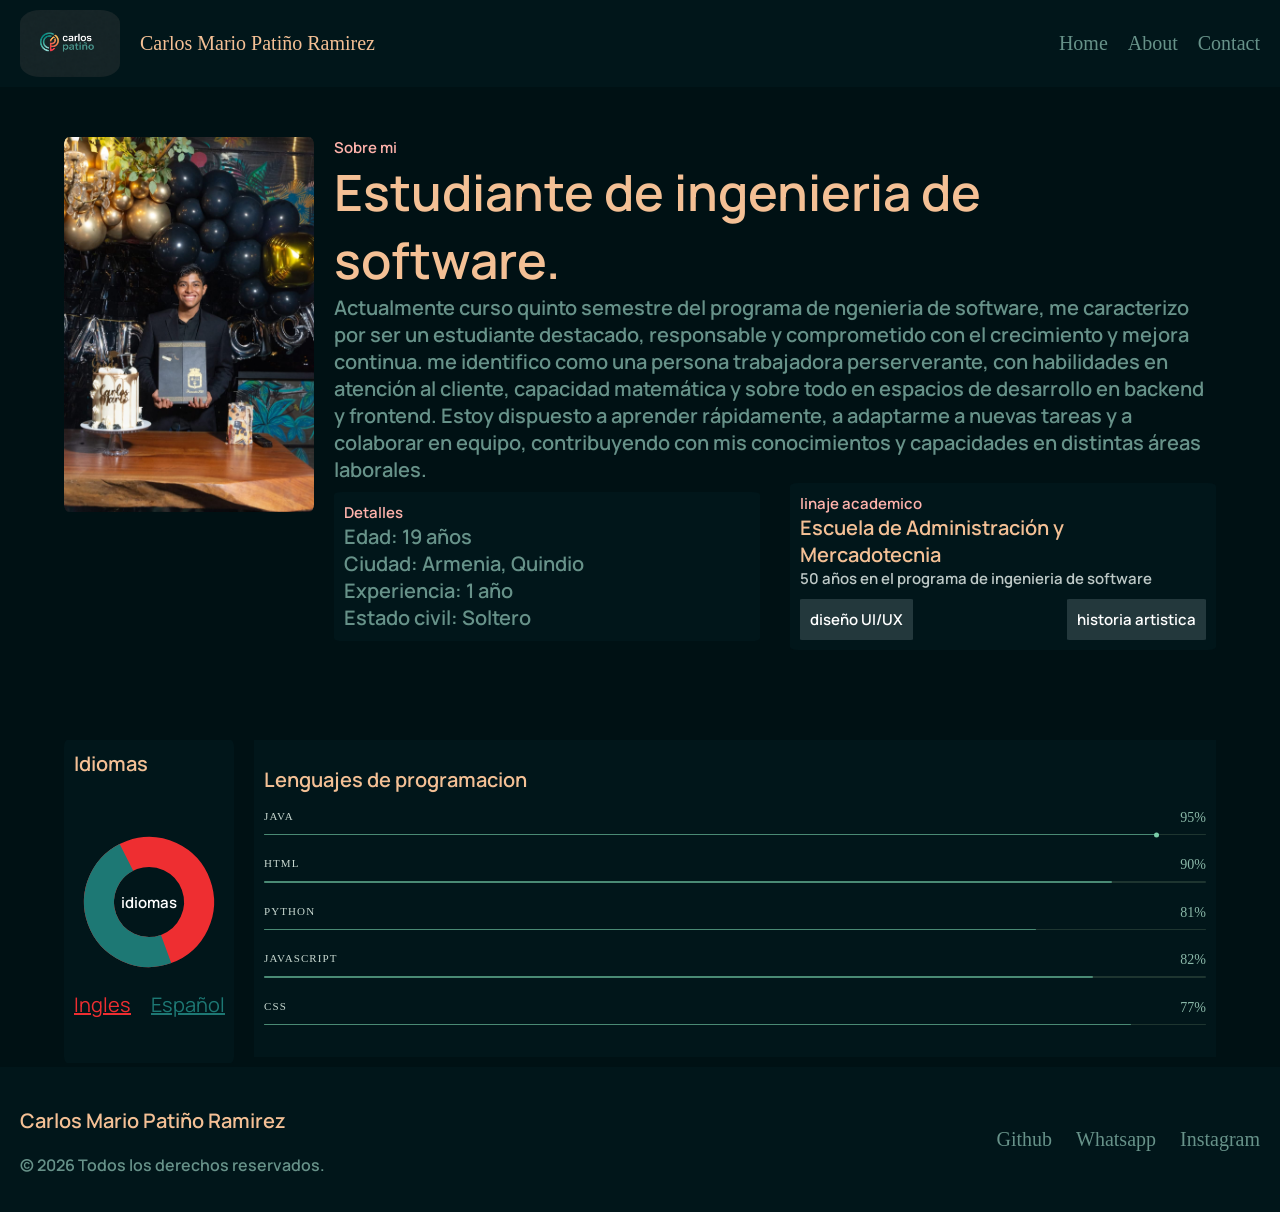
==== aboutMe.html @ 41dd797e "agregado about me se completo aboutme con dinamismo y se hizo un parte de cantact" ====
<!DOCTYPE html>
<html lang="en">

<head>
    <meta charset="UTF-8">
    <meta name="viewport" content="width=device-width, initial-scale=1.0">
    <title>About me</title>
    <link rel="stylesheet" href="style.css">
    <link href="https://fonts.googleapis.com/css2?family=Manrope:wght@200;400;600;800&display=swap" rel="stylesheet">
    <link rel="stylesheet" href="https://cdnjs.cloudflare.com/ajax/libs/font-awesome/6.5.0/css/all.min.css">

</head>

<body>
    <nav class="nav">
        <div>
            <img class="pequeño" src="imagenes/ChatGPT Image 19 mar 2026, 18_46_45.png" alt="logo">
            <span>Carlos Mario Patiño Ramirez</span>
        </div>
        <div>
            <a href="home.html">Home</a>
            <a href="aboutMe.html">About</a>
            <a href="contact.html">Contact</a>
        </div>
    </nav>
    <section class="section">
        <div class="container">
            <div class="left">
                <img src="imagenes/fotoGrado.jpeg" alt="yo2">
            </div>
            <div class="right">
                <p>Sobre mi</p>
                <h1>Estudiante de ingenieria de software.</h1>
                <p class="p1">Actualmente curso quinto semestre del programa de ngenieria de software, me caracterizo
                    por
                    ser un estudiante
                    destacado, responsable y comprometido con el crecimiento y mejora continua. me identifico como una
                    persona
                    trabajadora perserverante, con habilidades en atención al cliente, capacidad matemática y sobre todo
                    en
                    espacios
                    de desarrollo en backend y frontend. Estoy dispuesto a aprender rápidamente, a adaptarme a nuevas
                    tareas
                    y a
                    colaborar en equipo, contribuyendo con mis conocimientos y capacidades en distintas áreas laborales.
                </p>
                <div class="botoom">
                    <div class="details">
                        <p>Detalles</p>
                        <p class="p1">Edad: 19 años</p>
                        <p class="p1">Ciudad: Armenia, Quindio</p>
                        <p class="p1">Experiencia: 1 año</p>
                        <p class="p1">Estado civil: Soltero</p>
                    </div>
                    <div class="linaje">
                        <p>linaje academico</p>
                        <h3>Escuela de Administración y Mercadotecnia</h3>
                        <p class="contenido">50 años en el programa de ingenieria de software</p>
                        <div class="cursos">
                            <p class="titulos">diseño UI/UX</p>
                            <p class="titulos">historia artistica</p>
                        </div>
                    </div>
                </div>
            </div>
        </div>
    </section>
    <br><br><br><br><br>
    <section class="section">
        <div class="container">
            <div class="left2">
                <h2>Idiomas</h2>
                <div class="circle-container section">
                    <svg class="progress" width="150" height="150">
                        <circle cx="75" cy="75" r="60" class="bg"></circle>
                        <circle cx="75" cy="75" r="60" class="progress1"></circle>
                        <circle cx="75" cy="75" r="60" class="progress2"></circle>
                    </svg>
                    <div class="textico">idiomas</div>
                    <script src="circulo.js"></script>
                    <div class="idiomas">
                        <p class="p1">Ingles</p>
                        <p class="p2">Español</p>
                    </div>
                </div>
                <br><br><br><br><br><br><br>
            </div>
            <div class="right2">
                <h2>Lenguajes de programacion</h2>
                <div id="skills-container"></div>
                <script src="barras.js"></script>
            </div>
        </div>
    </section>
    <br><br><br>
    <footer>
        <section>
            <div>
                <p class="p1">Carlos Mario Patiño Ramirez</p>
                <p class="p2">© 2026 Todos los derechos reservados.</p>
            </div>
            <div>
                <a href="https://github.com/CarlosMPatino7822" target="_blank">Github</a>
                <a href="https://wa.link/cztfgb" target="_blank">Whatsapp</a>
                <a href="https://www.instagram.com/patinoramirezcarlosmario/" target="_blank">Instagram</a>
            </div>
        </section>
    </footer>
</body>

</html>
---- style.css ----
nav {
    display: flex;
    background-color: #01161A;
    padding: 10px 20px;
    justify-content: space-between;
    list-style-type: none;
    align-items: center;
}

body {
    background-color: #001114;
    margin: 0;
}

span {
    color: #F4C095;
    font-size: 20px;
    font-family: 'Bold';
    margin: 0;
}

img.pequeño {
    width: 100px;
    border-radius: 20%;
    margin-right: 20px;
}

img.logo {
    width: 100%;
    border-radius: 20%;
}

nav a {
    color: #679289;
    text-decoration: none;
    margin-left: 20px;
    font-size: 20px;
}

nav a:hover {
    color: #EE2E31;
    text-decoration: underline;
    text-decoration-color: #EE2E31;
    text-decoration-thickness: 2px;
    transition: all 0.3s ease;
}

nav div {
    display: flex;
    align-items: center;
}

.hero {
    display: flex;
    align-items: center;
    justify-content: space-between;
    padding: 40px;
    gap: 40px;
}

.text {
    flex: 1;
}

.image {
    flex: 1;
}

.hero p {
    color: #EE2E31;
    font-size: 20px;
    font-family: 'Manrope';
    font-weight: 600;
    margin: 0;
}

.hero h1 {
    color: #F4C095;
    font-size: 40px;
    font-family: 'Manrope';
    font-weight: 600;
    margin: -10px 0;
}

.hero h2 {
    color: #CFE7EC;
    font-size: 40px;
    font-family: 'Manrope';
    font-weight: 600;
    margin: 0;
}

.hero p.p1 {
    color: #679289;
    font-size: 20px;
    font-family: 'Manrope';
    margin: 0;
}

.hero img {
    width: 500px;
    border-radius: 20%;
}

.hero button {
    background-color: #EE2E31;
    color: #FFFFFF;
    font-size: 20px;
    font-family: 'Manrope' 'bold';
    border-radius: 2%;
    padding: 20px 40px;
    border: none;
    cursor: pointer;
}

.hero button.btn1 {
    background-color: #01161A;
    color: #F4C095;
    font-size: 20px;
    font-family: 'Manrope' 'bold';
    border-radius: 2%;
    padding: 20px 40px;
    border: 2px solid #1D7874;
    cursor: pointer;
}

.hero button:hover {
    background-color: #EE2E31;
    color: #FFFFFF;
    transition: all 0.3s ease;
    padding: 30px 50px;
}

.hero button.btn1:hover {
    background-color: #01161A;
    color: #F4C095;
    transition: all 0.3s ease;
    padding: 30px 50px;
}

footer {
    background-color: #01161A;
    padding: 20px;
    display: flex;
    justify-content: space-between;
    align-items: center;
}

footer section {
    width: 100%;
    display: flex;
    justify-content: space-between;
    align-items: center;
}

footer section div p.p1 {
    color: #F4C095;
    font-size: 20px;
    font-family: 'Manrope';
    font-weight: 600;
}

footer section div p.p2 {
    color: #679289;
    font-size: 10;
    font-family: 'Manrope';
    font-weight: 600;
}

footer section div.redes {
    margin-left: 20px;
    display: flex;
    justify-content: space-between;
    align-items: center;
}

footer a {
    color: #679289;
    text-decoration: none;
    margin-left: 20px;
    font-size: 20px;
}

footer a:hover {
    color: #EE2E31;
    text-decoration: underline;
    text-decoration-color: #EE2E31;
    text-decoration-thickness: 2px;
    transition: all 0.3s ease;
}

.section {
    transform: translateY(50px);
    transition: all 0.8s ease;
    width: 100%;
    margin: 0 auto;
}

.section.show {
    opacity: 1;
    transform: translateY(0);
}

.container {
    display: flex;
    gap: 20px;
    align-items: flex-start;
    width: 90%;
    margin: 0 auto;
}

.left img {
    width: 250px;
    border-radius: 2%;
}

.right {
    display: flex;
    flex-direction: column;
    justify-content: space-between;
}

.text {
    margin-bottom: 30px;
}

.botoom {
    display: flex;
    gap: 30px;
    align-items: center;

}

.details,
.linaje {
    flex: 1;
    background-color: #01161A;
    padding: 10px;
    border-radius: 2%;
    display: flex;
    flex-direction: column;
}

.linaje h3 {
    color: #F4C095;
    font-size: 20px;
    font-family: 'Manrope';
    font-weight: 600;
    margin: 0;
}

.linaje p.contenido {
    color: #BEC9C7;
    margin: 0;
}

.cursos {
    display: flex;
    gap: 20px;
    align-items: center;
    margin-top: 10px;
    justify-content: space-between;
}

.cursos p.titulos {
    background-color: #23383C;
    color: white;
    padding: 10px;
    border-radius: 2%;
}

.right p {
    color: #FFB3AC;
    font-size: 15px;
    font-family: 'Manrope';
    font-weight: 600;
    margin: 0;
}

.right h1 {
    color: #F4C095;
    font-size: 50px;
    font-family: 'Manrope';
    font-weight: 600;
    margin: 0;
}

.right p.p1 {
    color: #679289;
    font-size: 20px;
    font-family: 'Manrope';
    margin: 0;
}

.circle-container {
    position: relative;
    width: 150px;
    height: 150px;
}

svg {
    transform: rotate(70deg);
}

circle {
    fill: none;
    stroke-width: 30;
    cx: 75;
    cy: 75;
    r: 50;
}


.progress1 {
    stroke: #EE2E31;
    stroke-dasharray: 377;
    stroke-dashoffset: 377;
    transition: stroke-dashoffset 1.5s ease;
}

.progress2 {
    stroke: #1D7874;
    stroke-dasharray: 377;
    stroke-dashoffset: 377;
    transition: stroke-dashoffset 1.5s ease 0.5s;
}

.textico {
    position: absolute;
    top: 50%;
    left: 50%;
    transform: translate(-50%, -50%);
    color: white;
    font-size: 15px;
    font-family: 'Manrope';
    font-weight: 600;
}

.left2 {
    border-radius: 2%;
    padding: 10px;
    background-color: #01161A;
}

.left2 h2 {
    color: #F4C095;
    font-size: 20px;
    font-family: 'Manrope';
    font-weight: 600;
    margin: 0;
}

.idiomas {
    display: flex;
    gap: 20px;
    align-items: center;
    margin-top: 10px;
    justify-content: space-between;
}

.idiomas p.p1 {
    color: #EE2E31;
    font-size: 20px;
    font-family: 'Manrope';
    text-decoration: underline;
    text-decoration-color: #EE2E31;
    text-decoration-thickness: 2px;
    margin: 0;
}

.idiomas p.p2 {
    color: #1D7874;
    font-size: 20px;
    font-family: 'Manrope';
    text-decoration: underline;
    text-decoration-color: #1D7874;
    text-decoration-thickness: 2px;
    margin: 0;
}

.right2 {
    background-color: #01161A;
    padding: 10px;
    width: 100%;
}

.right2 h2 {
    color: #F4C095;
    font-size: 20px;
    font-family: 'Manrope';
    font-weight: 600;
}

.skill-row {
    margin-bottom: 22px;
}

.skill-top {
    display: flex;
    justify-content: space-between;
    margin-bottom: 8px;
}

.skill-name {
    font-size: 11px;
    letter-spacing: 0.1em;
    color: #c8d8d0;
    text-transform: uppercase;
    font-weight: 500;
}

.skill-pct {
    font-size: 14px;
    color: #8ab8a8;
    opacity: 0;
    transition: opacity 0.3s ease;
}

.skill-pct.visible {
    opacity: 1;
}

.bar-track {
    height: 1.5px;
    background: #1e3530;
    border-radius: 2px;
}

.bar-fill {
    height: 1.5px;
    background: #4a8a74;
    border-radius: 2px;
    width: 0%;
    position: relative;
    transition: width 1.1s cubic-bezier(0.25, 1, 0.5, 1);
}

.bar-fill::after {
    content: '';
    position: absolute;
    right: 0;
    top: 50%;
    transform: translateY(-50%);
    width: 5px;
    height: 5px;
    background: #7acca8;
    border-radius: 50%;
    opacity: 0;
    transition: opacity 0.2s ease 0.8s;
}

.bar-fill.done::after {
    opacity: 1;
}

.contacto {
    display: flex;
    gap: 20px;
    align-items: flex-start;
    width: 90%;
    margin: 0 auto;
}
.contacto h1{
    color: #F4C095;
    font-size: 50px;
    font-family: 'Manrope';
    font-weight: 600;
    margin: 0;
}
.contacto-info p{
    color: #BEC9C7;
    font-size: 20px;
    font-family: 'Manrope';
    width: 70%;
}
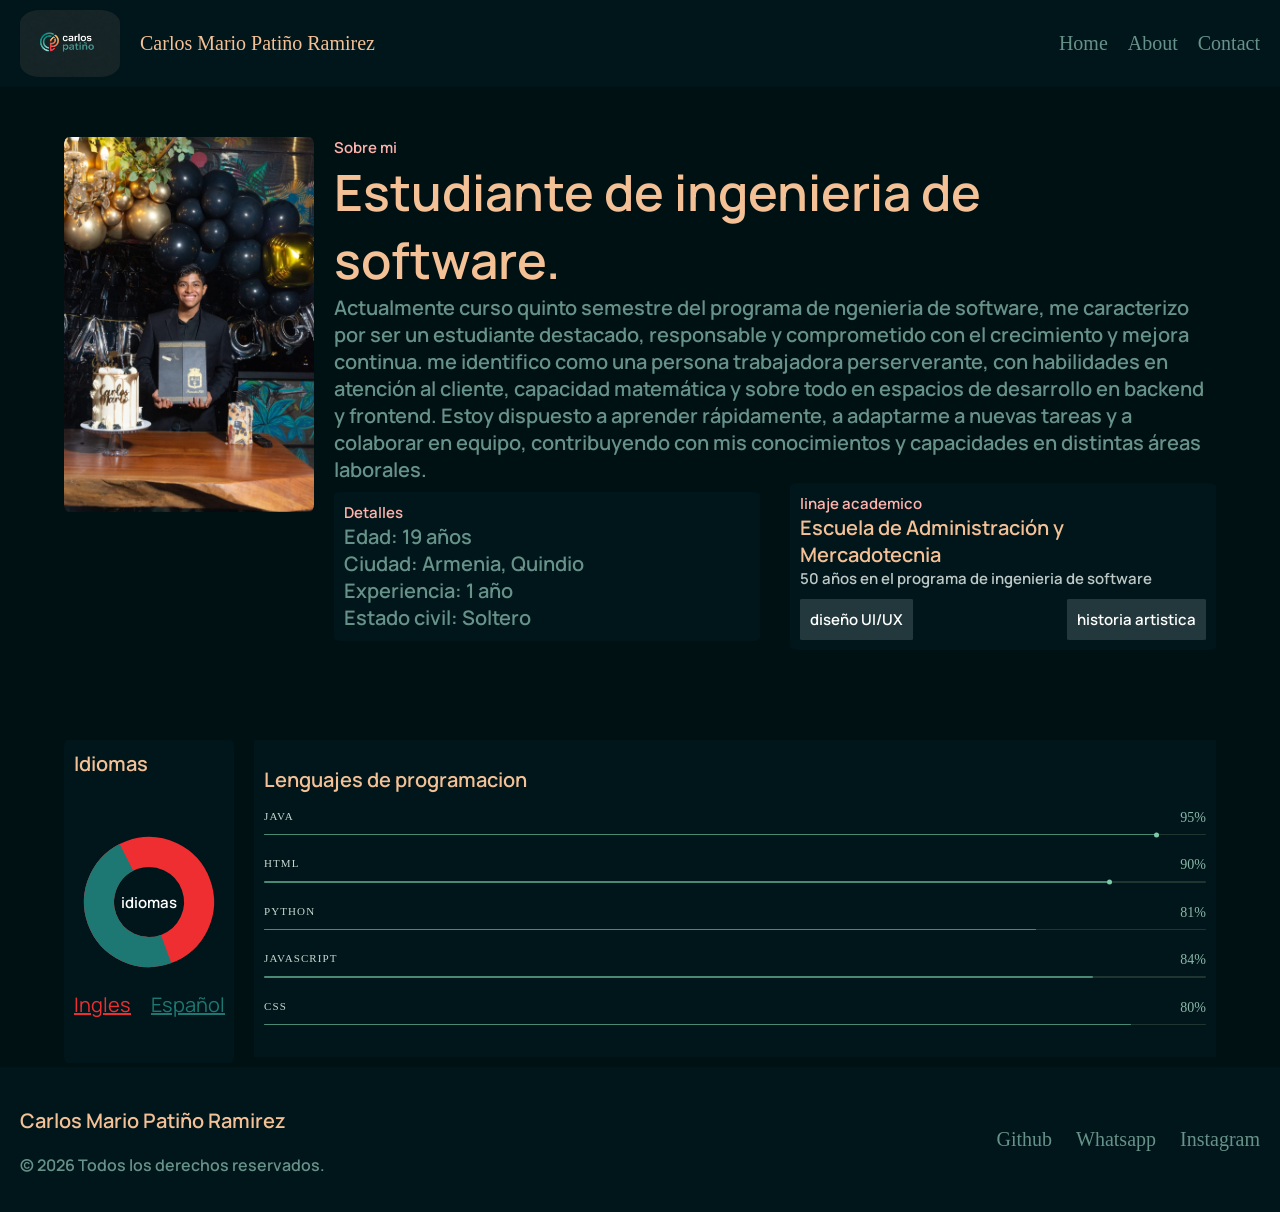
==== commit 3dac45c9: "Correxion de nombre Se cambio el nombre de home a index para poder hacer uso de pages" ====
--- a/aboutMe.html
+++ b/aboutMe.html
@@ -18,7 +18,7 @@
             <span>Carlos Mario Patiño Ramirez</span>
         </div>
         <div>
-            <a href="home.html">Home</a>
+            <a href="index.html">Home</a>
             <a href="aboutMe.html">About</a>
             <a href="contact.html">Contact</a>
         </div>
--- a/style.css
+++ b/style.css
@@ -455,7 +455,8 @@
 
 .contacto {
     display: flex;
-    gap: 20px;
+    flex-wrap: wrap;
+    gap: 40px;
     align-items: flex-start;
     width: 90%;
     margin: 0 auto;
@@ -467,10 +468,91 @@
     font-weight: 600;
     margin: 0;
 }
+.contacto-info{
+    width: 100%;
+}
 .contacto-info p{
     color: #BEC9C7;
     font-size: 20px;
     font-family: 'Manrope';
-    width: 70%;
-}
-
+}
+.contacto-form{
+    flex: 1;
+}
+form{
+    display: flex;
+    gap: 20px;
+    width: 100%;
+    justify-content: space-between;
+    flex-wrap: wrap;
+}
+form input, textarea{
+    background-color: #01161A;
+    border: 2px solid #1D7874;
+    border-radius: 2%;
+    padding: 10px;
+    color: #BEC9C7;
+    font-size: 20px;
+    font-family: 'Manrope';
+    width: 100%;
+}
+form button{
+    background-color: #EE2E31;
+    color: #FFFFFF;
+    font-size: 20px;
+    font-family: 'Manrope' 'bold';
+    border-radius: 2%;
+    padding: 20px 40px;
+    border: none;
+    cursor: pointer;
+}
+form button:hover{
+    background-color: #EE2E31;
+    color: #FFFFFF;
+    transition: all 0.3s ease;
+    padding: 30px 50px;
+}
+.contacto-redes{
+    display: flex;
+    flex-direction: column;
+    gap: 20px;
+    width: 40%;
+    justify-content: space-between;
+    flex-wrap: wrap;
+    flex: 1;
+}
+.contacto-redes p.p1{
+    color: #BEC9C7;
+    font-size: 20px;
+    font-family: 'Manrope';
+}
+.contacto-redes i {
+    font-size: 30px;      /* tamaño del icono */
+    color: #1D7874;       /* color */
+}
+.contacto-redes-info{
+    display: flex;
+    gap: 20px;
+    align-items: center;
+}
+.contacto-redes-info p{
+    color: #BEC9C7;
+    font-size: 20px;
+    font-family: 'Manrope';
+}
+.btn-redes{
+    background-color: #EE2E31;
+    color: #FFFFFF;
+    font-size: 20px;
+    font-family: 'Manrope' 'bold';
+    border-radius: 2%;
+    padding: 20px 40px;
+    border: none;
+    cursor: pointer;
+}
+.btn-redes:hover{
+    background-color: #EE2E31;
+    color: #FFFFFF;
+    transition: all 0.3s ease;
+    padding: 30px 50px;
+}
